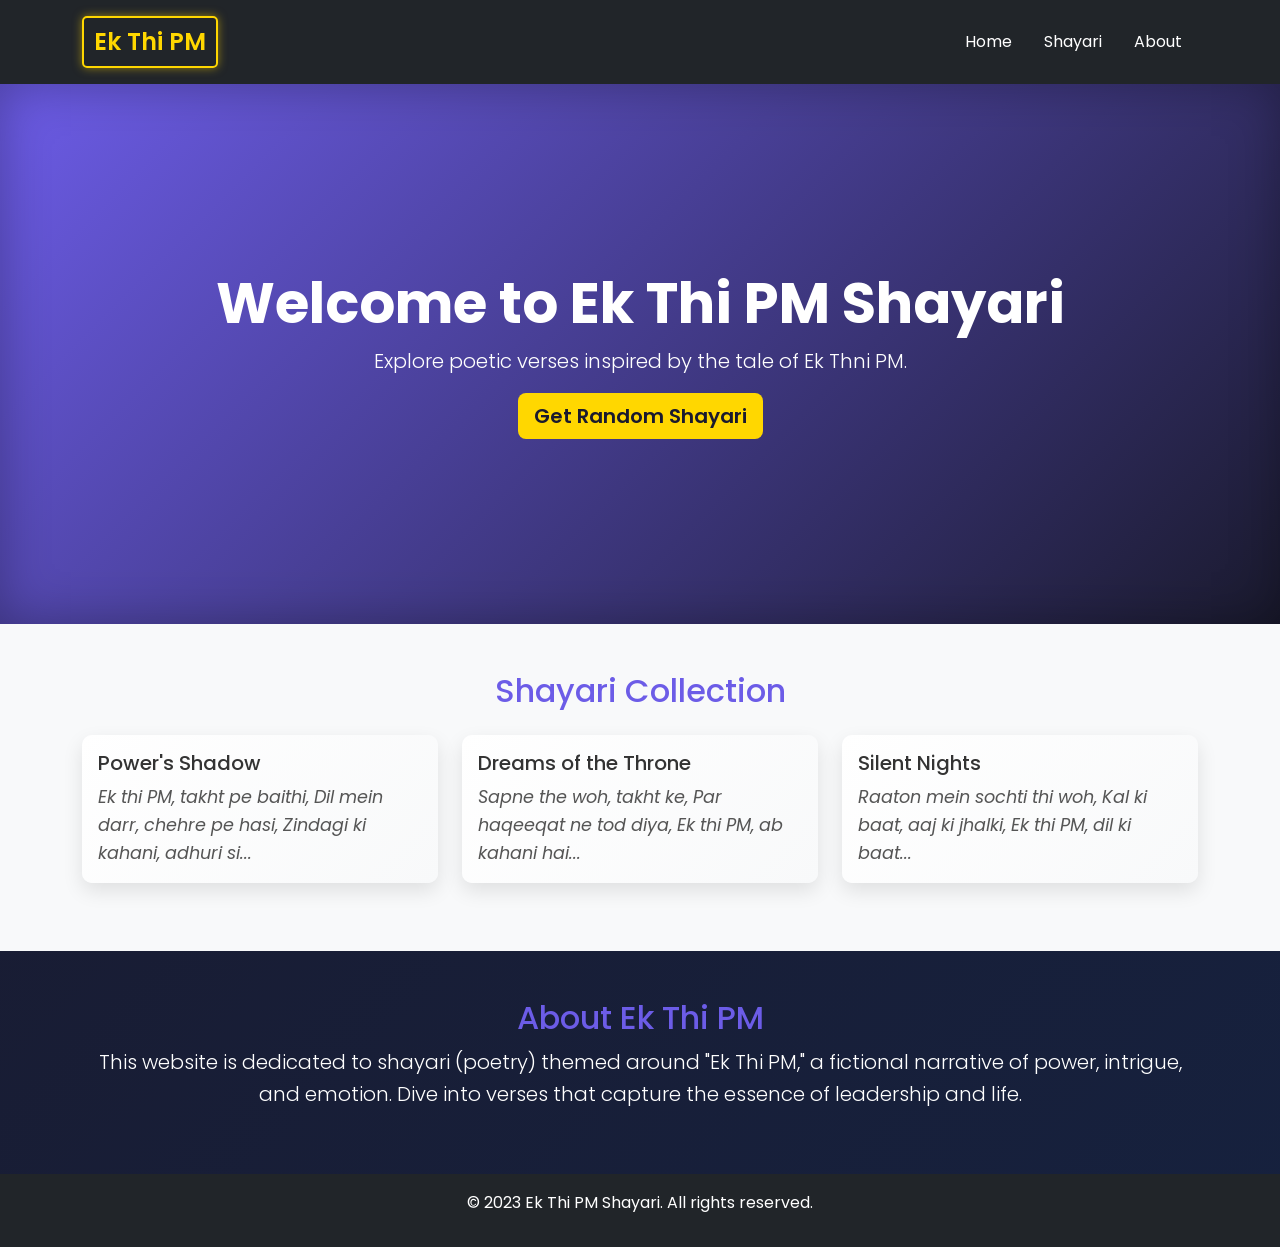
==== index.html @ 06dc2bcf "Add files via upload" ====
<!DOCTYPE html>
<html lang="en">
<head>
    <meta charset="UTF-8">
    <meta name="viewport" content="width=device-width, initial-scale=1.0">
    <title>Ek Thi PM </title>
    <link href="https://cdn.jsdelivr.net/npm/bootstrap@5.3.0/dist/css/bootstrap.min.css" rel="stylesheet">
    <link href="https://fonts.googleapis.com/css2?family=Poppins:wght@300;400;600&display=swap" rel="stylesheet"> <!-- Added Google Font -->
    <link rel="stylesheet" href="style.css">
</head>
<body>
    <header class="bg-dark text-white py-3 shadow">
        <div class="container">
            <div class="d-flex justify-content-between align-items-center">
                <div class="logo">Ek Thi PM</div>
                <nav>
                    <ul class="nav">
                        <li class="nav-item"><a class="nav-link text-white" href="#home">Home</a></li>
                        <li class="nav-item"><a class="nav-link text-white" href="#shayari">Shayari</a></li>
                        <li class="nav-item"><a class="nav-link text-white" href="#about">About</a></li>
                    </ul>
                </nav>
            </div>
        </div>
    </header>

    <section id="home" class="hero text-white py-5">
        <div class="container text-center">
            <h1 class="display-4 fw-bold">Welcome to Ek Thi PM Shayari</h1>
            <p class="lead">Explore poetic verses inspired by the tale of Ek Thni PM.</p>
            <button class="btn btn-gold btn-lg" onclick="generateRandomShayari()">Get Random Shayari</button>
        </div>
    </section>

    <section id="shayari" class="py-5 bg-light">
        <div class="container">
            <h2 class="text-center mb-4 text-primary">Shayari Collection</h2>
            <div class="row" id="shayariContainer">
                <!-- Shayari cards will be populated here -->
            </div>
        </div>
    </section>

    <section id="about" class="py-5">
        <div class="container text-center">
            <h2 class="text-primary">About Ek Thi PM</h2>
            <p class="lead">This website is dedicated to shayari (poetry) themed around "Ek Thi PM," a fictional narrative of power, intrigue, and emotion. Dive into verses that capture the essence of leadership and life.</p>
        </div>
    </section>

    <footer class="bg-dark text-white py-3">
        <div class="container text-center">
            <p>&copy; 2023 Ek Thi PM Shayari. All rights reserved.</p>
        </div>
    </footer>

    <script src="https://cdn.jsdelivr.net/npm/bootstrap@5.3.0/dist/js/bootstrap.bundle.min.js"></script>
    <script src="script.js"></script>
</body>
</html>
---- style.css ----
/* Custom styles for a high-quality, appealing design */
body {
    font-family: 'Poppins', sans-serif; /* Elegant font */
    line-height: 1.6;
    background: linear-gradient(135deg, #1a1a2e 0%, #16213e 100%); /* Dark gradient background */
    color: #fff;
    margin: 0;
    min-height: 100vh;
}

.logo {
    font-size: 1.5rem; /* Small logo */
    font-weight: 600;
    color: #ffd700; /* Gold color */
    border: 2px solid #ffd700;
    padding: 5px 10px;
    border-radius: 5px;
    box-shadow: 0 0 10px rgba(255, 215, 0, 0.5); /* Subtle glow */
}

.hero {
    background: linear-gradient(135deg, #6c5ce7 0%, #1a1a2e 100%); /* Purple to navy gradient */
    min-height: 60vh;
    display: flex;
    align-items: center;
    box-shadow: inset 0 0 50px rgba(0,0,0,0.3);
}

.btn-gold {
    background-color: #ffd700;
    color: #1a1a2e;
    border: none;
    font-weight: 600;
    transition: all 0.3s ease;
}

.btn-gold:hover {
    background-color: #e6c200;
    transform: scale(1.05);
    box-shadow: 0 4px 15px rgba(255, 215, 0, 0.4);
}

.shayari-card {
    margin-bottom: 20px;
    border: none;
    background: linear-gradient(135deg, #fff 0%, #f8f9fa 100%); /* Light gradient for cards */
    color: #333;
    box-shadow: 0 8px 20px rgba(0,0,0,0.1);
    transition: transform 0.3s ease, box-shadow 0.3s ease;
    border-radius: 10px;
}

.shayari-card:hover {
    transform: translateY(-10px);
    box-shadow: 0 12px 30px rgba(0,0,0,0.2);
}

.shayari-text {
    font-style: italic;
    color: #555;
    font-size: 1.1rem;
}

.text-primary {
    color: #6c5ce7 !important; /* Purple accent */
}

.bg-light {
    background-color: #f8f9fa !important;
}

footer {
    margin-top: auto;
    background: #1a1a2e;
}

/* Smooth scrolling for navigation */
html {
    scroll-behavior: smooth;
}
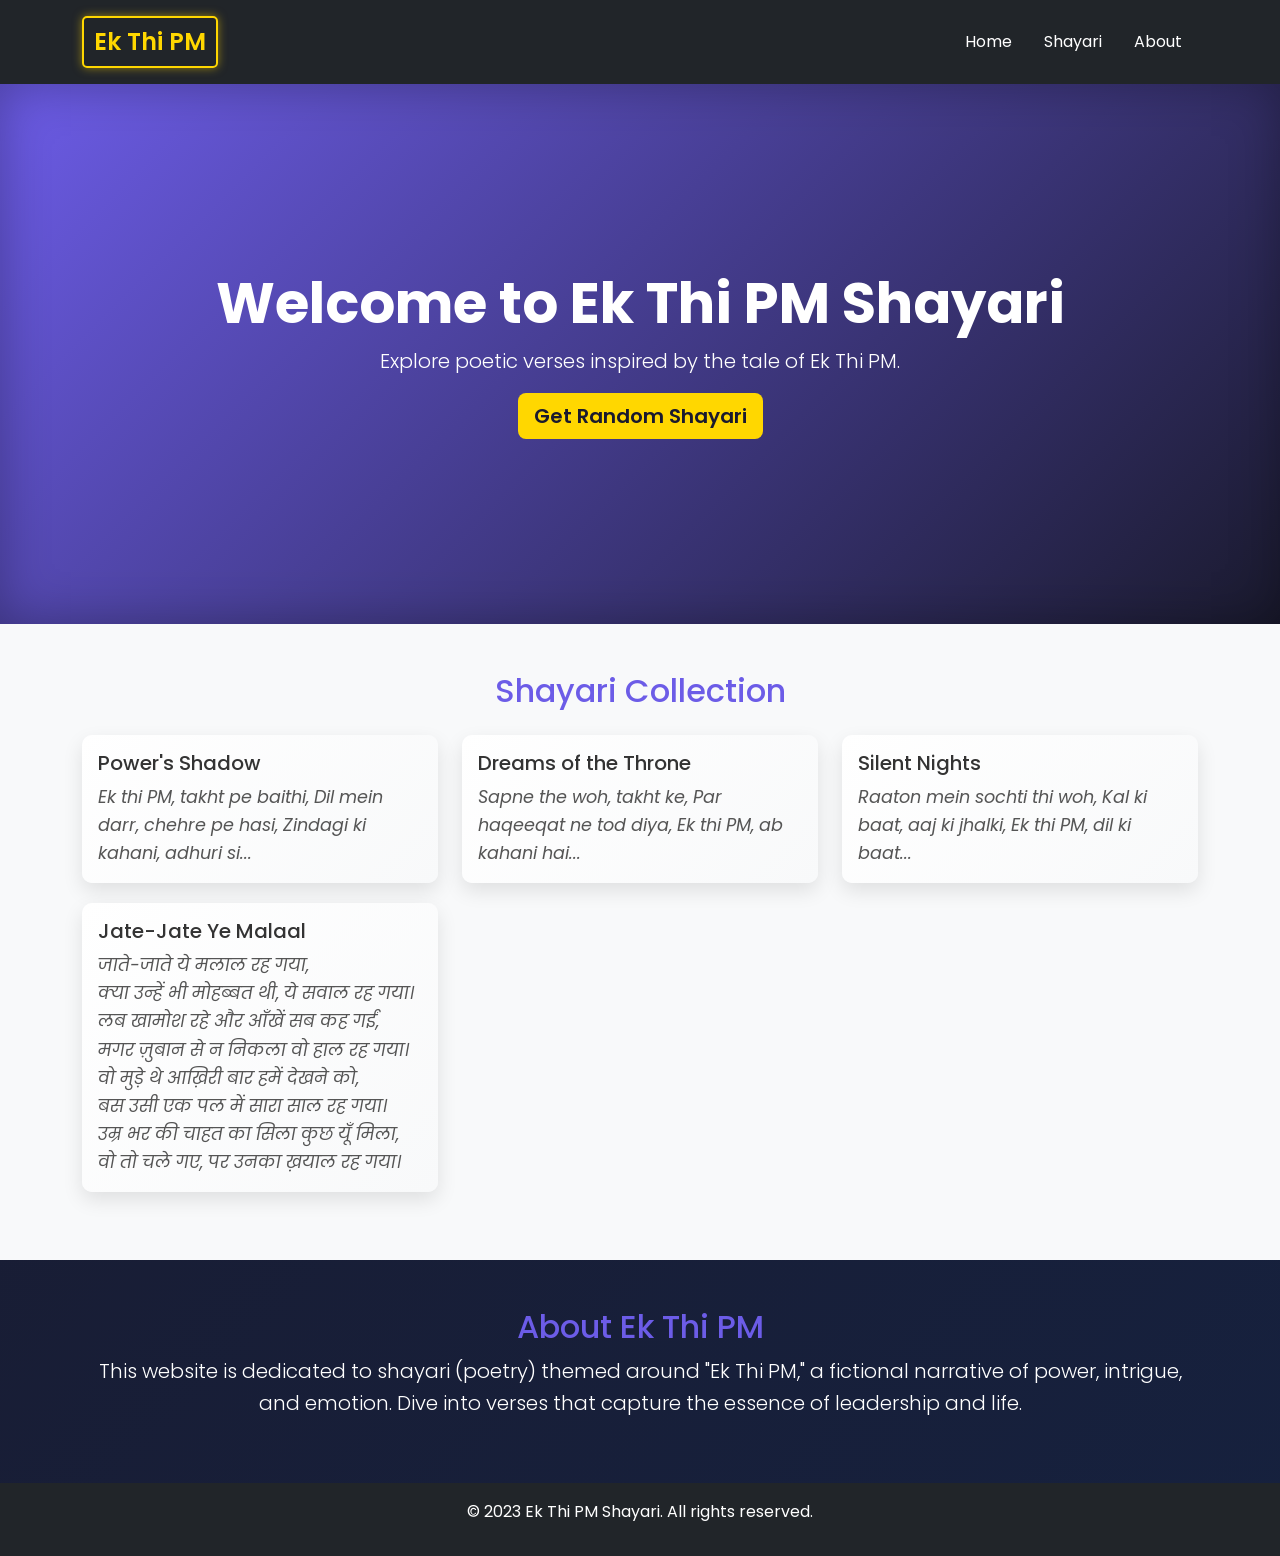
==== commit 67d87a8d: "Update index.html" ====
--- a/index.html
+++ b/index.html
@@ -27,7 +27,7 @@
     <section id="home" class="hero text-white py-5">
         <div class="container text-center">
             <h1 class="display-4 fw-bold">Welcome to Ek Thi PM Shayari</h1>
-            <p class="lead">Explore poetic verses inspired by the tale of Ek Thni PM.</p>
+            <p class="lead">Explore poetic verses inspired by the tale of Ek Thi PM.</p>
             <button class="btn btn-gold btn-lg" onclick="generateRandomShayari()">Get Random Shayari</button>
         </div>
     </section>
@@ -57,4 +57,4 @@
     <script src="https://cdn.jsdelivr.net/npm/bootstrap@5.3.0/dist/js/bootstrap.bundle.min.js"></script>
     <script src="script.js"></script>
 </body>
-</html>+</html>
--- a/style.css
+++ b/style.css
@@ -1,4 +1,4 @@
-/* Custom styles for a high-quality, appealing design */
+
 body {
     font-family: 'Poppins', sans-serif; /* Elegant font */
     line-height: 1.6;
@@ -74,7 +74,7 @@
     background: #1a1a2e;
 }
 
-/* Smooth scrolling for navigation */
+
 html {
     scroll-behavior: smooth;
-}+}
